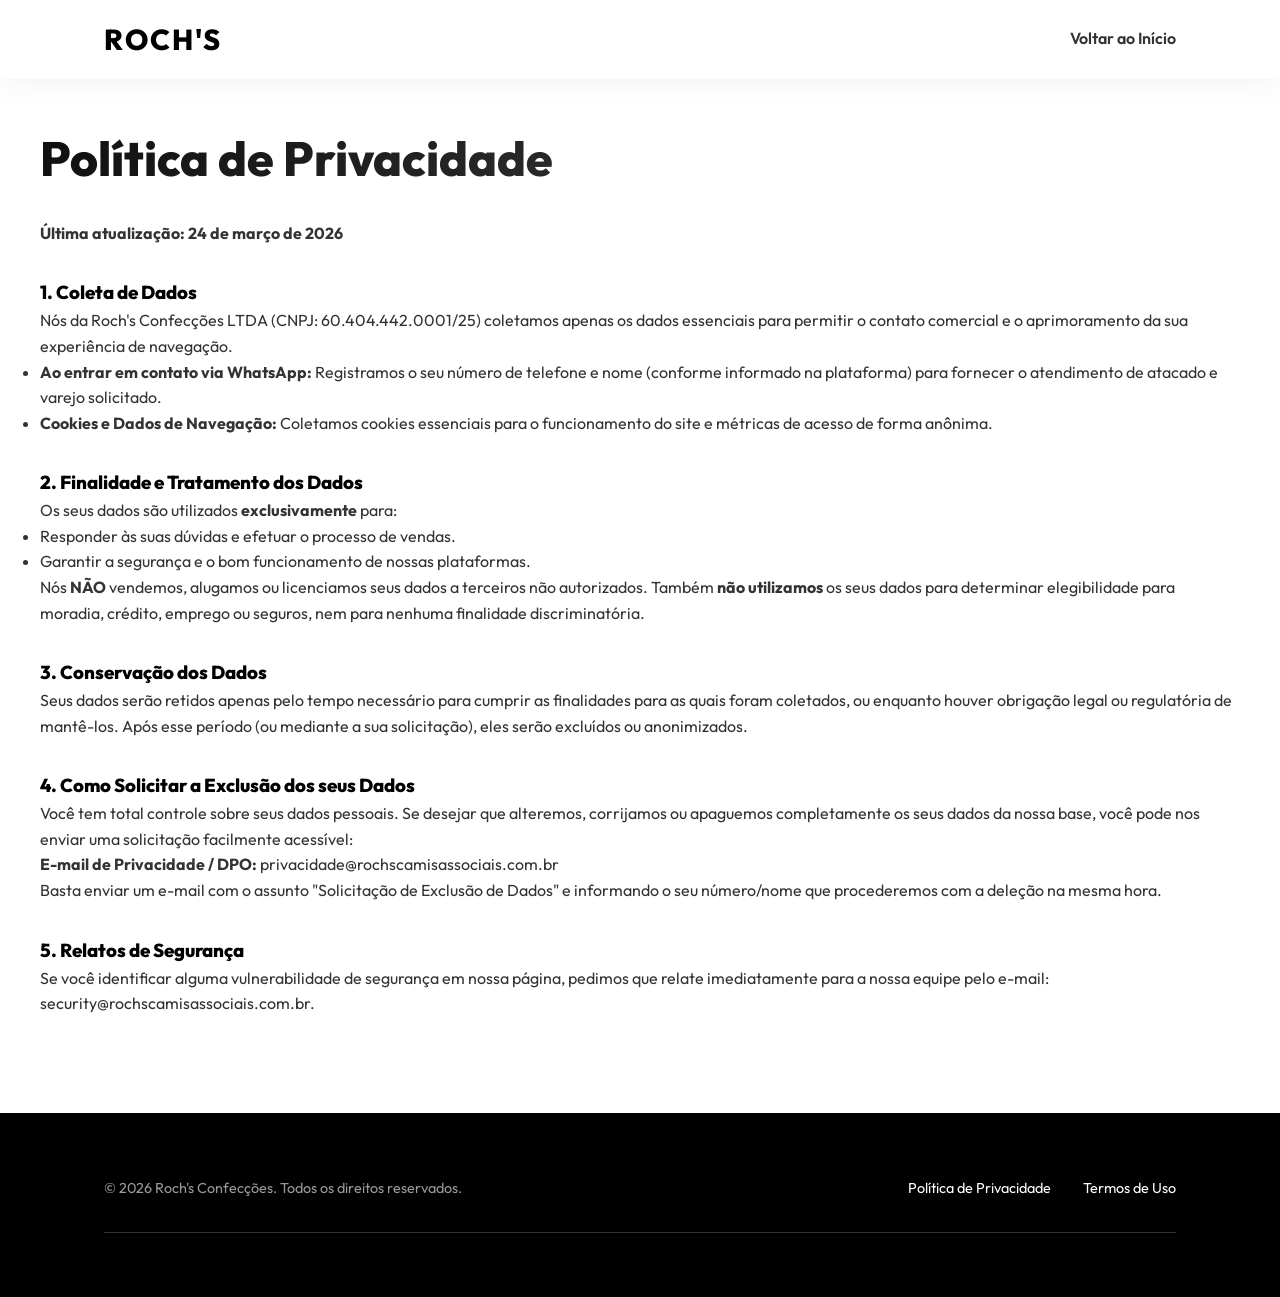
==== privacidade.html @ d3b2bb81 "Initial commit: Rochs Confeccoes Landing Page" ====
<!DOCTYPE html>
<html lang="pt-BR">
<head>
    <meta charset="UTF-8">
    <meta name="viewport" content="width=device-width, initial-scale=1.0">
    <title>Política de Privacidade | Roch's Confecções</title>
    <link href="https://fonts.googleapis.com/css2?family=Outfit:wght@300;400;600;800&display=swap" rel="stylesheet">
    <link rel="stylesheet" href="styles.css">
</head>
<body>
    <nav class="navbar">
        <div class="container nav-content">
            <h1 class="logo"><a href="index.html">ROCH'S</a></h1>
            <button class="mobile-menu-btn" aria-label="Abrir menu">
                <i class="fas fa-bars"></i>
            </button>
            <ul class="nav-links">
                <li><a href="index.html">Voltar ao Início</a></li>
            </ul>
        </div>
    </nav>

    <div class="container section" style="padding-top: 120px;">
        <h2 class="section-title">Política de Privacidade</h2>
        <p><strong>Última atualização: 24 de março de 2026</strong></p>

        <div style="margin-top: 2rem;">
            <h3>1. Coleta de Dados</h3>
            <p>Nós da Roch's Confecções LTDA (CNPJ: 60.404.442.0001/25) coletamos apenas os dados essenciais para permitir o contato comercial e o aprimoramento da sua experiência de navegação.</p>
            <ul>
                <li><strong>Ao entrar em contato via WhatsApp:</strong> Registramos o seu número de telefone e nome (conforme informado na plataforma) para fornecer o atendimento de atacado e varejo solicitado.</li>
                <li><strong>Cookies e Dados de Navegação:</strong> Coletamos cookies essenciais para o funcionamento do site e métricas de acesso de forma anônima.</li>
            </ul>

            <h3 style="margin-top: 2rem;">2. Finalidade e Tratamento dos Dados</h3>
            <p>Os seus dados são utilizados <strong>exclusivamente</strong> para:</p>
            <ul>
                <li>Responder às suas dúvidas e efetuar o processo de vendas.</li>
                <li>Garantir a segurança e o bom funcionamento de nossas plataformas.</li>
            </ul>
            <p>Nós <strong>NÃO</strong> vendemos, alugamos ou licenciamos seus dados a terceiros não autorizados. Também <strong>não utilizamos</strong> os seus dados para determinar elegibilidade para moradia, crédito, emprego ou seguros, nem para nenhuma finalidade discriminatória.</p>

            <h3 style="margin-top: 2rem;">3. Conservação dos Dados</h3>
            <p>Seus dados serão retidos apenas pelo tempo necessário para cumprir as finalidades para as quais foram coletados, ou enquanto houver obrigação legal ou regulatória de mantê-los. Após esse período (ou mediante a sua solicitação), eles serão excluídos ou anonimizados.</p>

            <h3 style="margin-top: 2rem;">4. Como Solicitar a Exclusão dos seus Dados</h3>
            <p>Você tem total controle sobre seus dados pessoais. Se desejar que alteremos, corrijamos ou apaguemos completamente os seus dados da nossa base, você pode nos enviar uma solicitação facilmente acessível:</p>
            <p><strong>E-mail de Privacidade / DPO:</strong> <a href="mailto:privacidade@rochscamisassociais.com.br">privacidade@rochscamisassociais.com.br</a></p>
            <p>Basta enviar um e-mail com o assunto "Solicitação de Exclusão de Dados" e informando o seu número/nome que procederemos com a deleção na mesma hora.</p>

            <h3 style="margin-top: 2rem;">5. Relatos de Segurança</h3>
            <p>Se você identificar alguma vulnerabilidade de segurança em nossa página, pedimos que relate imediatamente para a nossa equipe pelo e-mail: <a href="mailto:security@rochscamisassociais.com.br">security@rochscamisassociais.com.br</a>.</p>
        </div>
    </div>

    <!-- Footer - META COMPLIANT -->
    <footer class="footer mt-5">
        <div class="container">
            <div class="footer-legal">
                <p>&copy; 2026 Roch's Confecções. Todos os direitos reservados.</p>
                <div class="legal-links">
                    <a href="privacidade.html">Política de Privacidade</a>
                    <a href="termos.html">Termos de Uso</a>
                </div>
            </div>
        </div>
    </footer>
</body>
</html>
---- styles.css ----
:root {
    --primary-color: #000000;
    --secondary-color: #ffffff;
    --accent-color: #1a1a1a;
    --text-color: #333333;
    --light-gray: #f9f9f9;
    --border-color: #eaeaea;
    --gold-accent: linear-gradient(135deg, #d4af37 0%, #ffdf00 100%);
    --dark-gradient: linear-gradient(135deg, #0f0f0f 0%, #2a2a2a 100%);
    --transition: all 0.4s cubic-bezier(0.25, 0.8, 0.25, 1);
}

* {
    margin: 0;
    padding: 0;
    box-sizing: border-box;
}

body {
    font-family: 'Outfit', sans-serif;
    color: var(--text-color);
    line-height: 1.6;
    background-color: var(--secondary-color);
    overflow-x: hidden;
    width: 100%;
    max-width: 100vw;
}

html {
    overflow-x: hidden;
    width: 100%;
    max-width: 100vw;
}

a {
    text-decoration: none;
    color: inherit;
}

.container {
    width: 100%;
    max-width: 1200px;
    margin: 0 auto;
    padding: 0 5%;
}

.text-center { text-align: center; }
.bg-light { background-color: var(--light-gray); }

/* Typography */
h1, h2, h3, h4 { font-weight: 800; color: var(--primary-color); }

.section-title {
    font-size: 3rem;
    margin-bottom: 1.5rem;
    position: relative;
    display: inline-block;
    background: var(--dark-gradient);
    -webkit-background-clip: text;
    background-clip: text;
    -webkit-text-fill-color: transparent;
}

.section-subtitle {
    font-size: 1.1rem;
    color: #666;
    margin-bottom: 3rem;
}

/* Navbar */
.navbar {
    position: fixed;
    top: 0;
    width: 100%;
    background: rgba(255, 255, 255, 0.75);
    backdrop-filter: blur(20px);
    -webkit-backdrop-filter: blur(20px);
    z-index: 1000;
    box-shadow: 0 4px 30px rgba(0, 0, 0, 0.05);
    border-bottom: 1px solid rgba(255, 255, 255, 0.3);
    padding: 1rem 0;
    transition: var(--transition);
}

.nav-content {
    display: flex;
    justify-content: space-between;
    align-items: center;
}

.logo {
    font-size: 1.8rem;
    letter-spacing: 2px;
}

.mobile-menu-btn {
    display: none;
    background: none;
    border: none;
    font-size: 1.8rem;
    color: var(--primary-color);
    cursor: pointer;
}

.nav-links {
    list-style: none;
    display: flex;
    align-items: center;
    gap: 2rem;
}

.nav-links a:not(.btn-primary) {
    font-weight: 600;
    position: relative;
}

.nav-links a:not(.btn-primary)::after {
    content: '';
    position: absolute;
    width: 0;
    height: 2px;
    bottom: -5px;
    left: 0;
    background-color: var(--primary-color);
    transition: var(--transition);
}

.nav-links a:not(.btn-primary):hover::after {
    width: 100%;
}

/* Buttons */
.btn-primary {
    background-color: var(--primary-color);
    color: var(--secondary-color);
    padding: 0.8rem 1.5rem;
    border-radius: 4px;
    font-weight: 600;
    transition: var(--transition);
    border: 2px solid var(--primary-color);
    display: inline-block;
}

.btn-primary:hover {
    background-color: var(--secondary-color);
    color: var(--primary-color);
}

.btn-large {
    background-color: var(--secondary-color);
    color: var(--primary-color);
    padding: 1rem 2rem;
    border-radius: 30px;
    font-size: 1.1rem;
    font-weight: 800;
    display: inline-flex;
    align-items: center;
    gap: 10px;
    margin-top: 2rem;
    transition: var(--transition);
    border: 2px solid transparent;
}

.btn-large:hover {
    transform: translateY(-3px);
    box-shadow: 0 10px 20px rgba(0,0,0,0.2);
}

/* Hero Section */
.hero {
    height: 100vh;
    min-height: 700px;
    background: url('assets/hero-bg.png') center/cover no-repeat;
    display: flex;
    align-items: center;
    position: relative;
    color: var(--secondary-color);
    text-align: center;
    overflow: hidden;
}

.hero::before {
    content: '';
    position: absolute;
    top: -50%;
    left: -50%;
    width: 200%;
    height: 200%;
    background: radial-gradient(circle, rgba(255,255,255,0.05) 0%, transparent 60%);
    animation: rotate 30s linear infinite;
}

@keyframes rotate {
    0% { transform: rotate(0deg); }
    100% { transform: rotate(360deg); }
}

.hero-overlay {
    position: absolute;
    top: 0;
    left: 0;
    width: 100%;
    height: 100%;
    background: rgba(0,0,0,0.6);
}

.hero-content {
    position: relative;
    z-index: 2;
    padding-top: 80px; 
}

.hero-title {
    font-size: 5rem;
    color: var(--secondary-color);
    margin-bottom: 1rem;
    line-height: 1.1;
    animation: fadeInUp 1.2s cubic-bezier(0.2, 0.8, 0.2, 1);
}

.hero-title span {
    background: var(--gold-accent);
    -webkit-background-clip: text;
    background-clip: text;
    -webkit-text-fill-color: transparent;
    -webkit-text-stroke: 0;
}

.hero-subtitle {
    font-size: 1.3rem;
    font-weight: 300;
    opacity: 0.9;
    max-width: 600px;
    margin: 0 auto;
    animation: fadeInUp 1s ease 0.2s;
    animation-fill-mode: both;
}

/* Sections General */
.section {
    padding: 6rem 0;
}

/* About Grid */
.about-grid {
    display: grid;
    grid-template-columns: 1fr 1fr;
    gap: 4rem;
    align-items: center;
}

.stats {
    display: flex;
    gap: 3rem;
    margin-top: 3rem;
}

.stat-num {
    display: block;
    font-size: 3rem;
    font-weight: 800;
    color: var(--primary-color);
    line-height: 1;
}

.stat-label {
    font-size: 0.9rem;
    text-transform: uppercase;
    letter-spacing: 1px;
    color: #666;
}

.placeholder-box {
    background: url('assets/about-us.png') center/cover no-repeat;
    color: #fff;
    height: 400px;
    border-radius: 20px;
    display: flex;
    flex-direction: column;
    align-items: center;
    justify-content: flex-end;
    padding-bottom: 2rem;
    font-size: 1.5rem;
    gap: 1rem;
    box-shadow: 0 20px 40px rgba(0,0,0,0.3);
    transition: var(--transition);
}

.placeholder-box:hover {
    transform: scale(1.02);
}

.placeholder-box i { font-size: 3rem; text-shadow: 0 4px 15px rgba(0,0,0,0.8); }
.placeholder-box span { background: rgba(0,0,0,0.6); padding: 5px 20px; border-radius: 30px; backdrop-filter: blur(5px); font-size: 1.2rem; }

/* Products Grid */
.products-grid {
    display: grid;
    grid-template-columns: repeat(auto-fit, minmax(250px, 1fr));
    gap: 2.5rem;
    margin-top: 4rem;
}

.product-card {
    background: rgba(255, 255, 255, 0.8);
    backdrop-filter: blur(10px);
    padding: 3.5rem 2rem;
    border-radius: 20px;
    box-shadow: 0 10px 30px rgba(0,0,0,0.03);
    text-align: center;
    transition: var(--transition);
    border: 1px solid rgba(0,0,0,0.05);
    position: relative;
    overflow: hidden;
}

.product-card::before {
    content: '';
    position: absolute;
    top: 0;
    left: 0;
    width: 100%;
    height: 4px;
    background: var(--dark-gradient);
    transform: scaleX(0);
    transition: transform 0.4s ease;
    transform-origin: left;
}

.product-card:hover::before {
    transform: scaleX(1);
}

.product-card:hover {
    transform: translateY(-15px);
    box-shadow: 0 20px 40px rgba(0,0,0,0.12);
    border-color: rgba(0,0,0,0.1);
}

.product-icon {
    font-size: 3rem;
    color: var(--primary-color);
    margin-bottom: 1.5rem;
}

/* Contact Details */
.contact-links {
    margin-top: 2rem;
    display: flex;
    justify-content: center;
    gap: 2rem;
}

.contact-links a {
    display: flex;
    align-items: center;
    gap: 10px;
    font-weight: 600;
    transition: var(--transition);
}

.contact-links a:hover {
    color: #555;
}

/* Footer (META Compliant) */
.footer {
    background-color: var(--primary-color);
    color: #999;
    padding: 4rem 0 2rem;
    font-size: 0.9rem;
}

.footer-legal {
    display: flex;
    justify-content: space-between;
    align-items: center;
    border-bottom: 1px solid #333;
    padding-bottom: 2rem;
    margin-bottom: 2rem;
    flex-wrap: wrap;
    gap: 1rem;
}

.legal-links {
    display: flex;
    gap: 2rem;
}

.legal-links a {
    color: #fff;
    transition: var(--transition);
}

.legal-links a:hover {
    text-decoration: underline;
}

.footer-security {
    display: flex;
    flex-direction: column;
    gap: 0.5rem;
}

.footer-security a {
    color: #fff;
    text-decoration: underline;
}

/* Floating WhatsApp */
.float-whatsapp {
    position: fixed;
    width: 60px;
    height: 60px;
    bottom: 30px;
    right: 30px;
    background-color: #25d366;
    color: #FFF;
    border-radius: 50px;
    text-align: center;
    font-size: 35px;
    box-shadow: 2px 2px 10px rgba(0,0,0,0.2);
    z-index: 100;
    display: flex;
    align-items: center;
    justify-content: center;
    transition: var(--transition);
}

.float-whatsapp:hover {
    background-color: #1ebe57;
    transform: scale(1.1);
}

/* Cookie Banner */
.cookie-banner {
    position: fixed;
    bottom: 0;
    left: 0;
    width: 100%;
    background: var(--primary-color);
    color: var(--secondary-color);
    padding: 1.5rem 0;
    z-index: 9999;
    transform: translateY(100%);
    transition: transform 0.5s ease;
    box-shadow: 0 -5px 20px rgba(0,0,0,0.3);
}

.cookie-banner.show {
    transform: translateY(0);
}

.cookie-content {
    display: flex;
    justify-content: space-between;
    align-items: center;
    gap: 2rem;
}

.cookie-content p {
    font-size: 0.9rem;
    opacity: 0.9;
}

.cookie-content a {
    text-decoration: underline;
    font-weight: 600;
}

/* Animations */
@keyframes fadeInUp {
    from { opacity: 0; transform: translateY(30px); }
    to { opacity: 1; transform: translateY(0); }
}

.pulse-animation {
    animation: pulse 2s infinite;
}

@keyframes pulse {
    0% { box-shadow: 0 0 0 0 rgba(255, 255, 255, 0.4); }
    70% { box-shadow: 0 0 0 15px rgba(255, 255, 255, 0); }
    100% { box-shadow: 0 0 0 0 rgba(255, 255, 255, 0); }
}

.float-whatsapp.pulse-animation {
    animation: pulse-green 2s infinite;
}

@keyframes pulse-green {
    0% { box-shadow: 0 0 0 0 rgba(37, 211, 102, 0.5); }
    70% { box-shadow: 0 0 0 15px rgba(37, 211, 102, 0); }
    100% { box-shadow: 0 0 0 0 rgba(37, 211, 102, 0); }
}

/* Reveal Animations using Intersection Observer */
.reveal {
    opacity: 0;
    transform: translateY(40px);
    transition: all 0.8s cubic-bezier(0.2, 0.8, 0.2, 1);
}

.reveal.active {
    opacity: 1;
    transform: translateY(0);
}

/* Responsive */
@media (max-width: 992px) {
    .hero-title { font-size: 3.5rem; }
    .about-grid { gap: 3rem; }
    .section-title { font-size: 2.2rem; }
}

@media (max-width: 768px) {
    .nav-content {
        flex-direction: row;
        justify-content: space-between;
        align-items: center;
    }
    
    .mobile-menu-btn {
        display: block;
    }
    
    .nav-links { 
        position: absolute;
        top: 100%;
        left: 0;
        width: 100%;
        background: rgba(255, 255, 255, 0.98);
        flex-direction: column;
        align-items: center;
        padding: 2rem 0;
        box-shadow: 0 10px 20px rgba(0,0,0,0.1);
        transform: translateY(-150%);
        opacity: 0;
        visibility: hidden;
        border-top: 1px solid var(--border-color);
        transition: all 0.4s ease;
        gap: 1.5rem;
    }
    
    .nav-links.active {
        transform: translateY(0);
        opacity: 1;
        visibility: visible;
    }
    
    .hero-title { font-size: 2.5rem; }
    .hero-subtitle { font-size: 1.1rem; padding: 0 1rem; }
    .btn-large { padding: 0.8rem 1.5rem; font-size: 1rem; }
    
    .about-grid { grid-template-columns: 1fr; gap: 2.5rem; }
    .placeholder-box { height: 300px; }
    
    .footer-legal, .cookie-content { flex-direction: column; text-align: center; gap: 1.5rem; word-break: break-word; }
    .legal-links { flex-wrap: wrap; justify-content: center; }
    
    .contact-links { flex-direction: column; align-items: center; }
    .contact-links a { word-break: break-all; font-size: 0.9rem; }
    
    .section { padding: 4rem 0; }
    .products-grid { grid-template-columns: 1fr; }
}

@media (max-width: 480px) {
    .logo { font-size: 1.5rem; }
    .stat-num { font-size: 2.5rem; }
    .hero { min-height: 500px; }
    .float-whatsapp { width: 50px; height: 50px; font-size: 28px; bottom: 20px; right: 20px; }
}
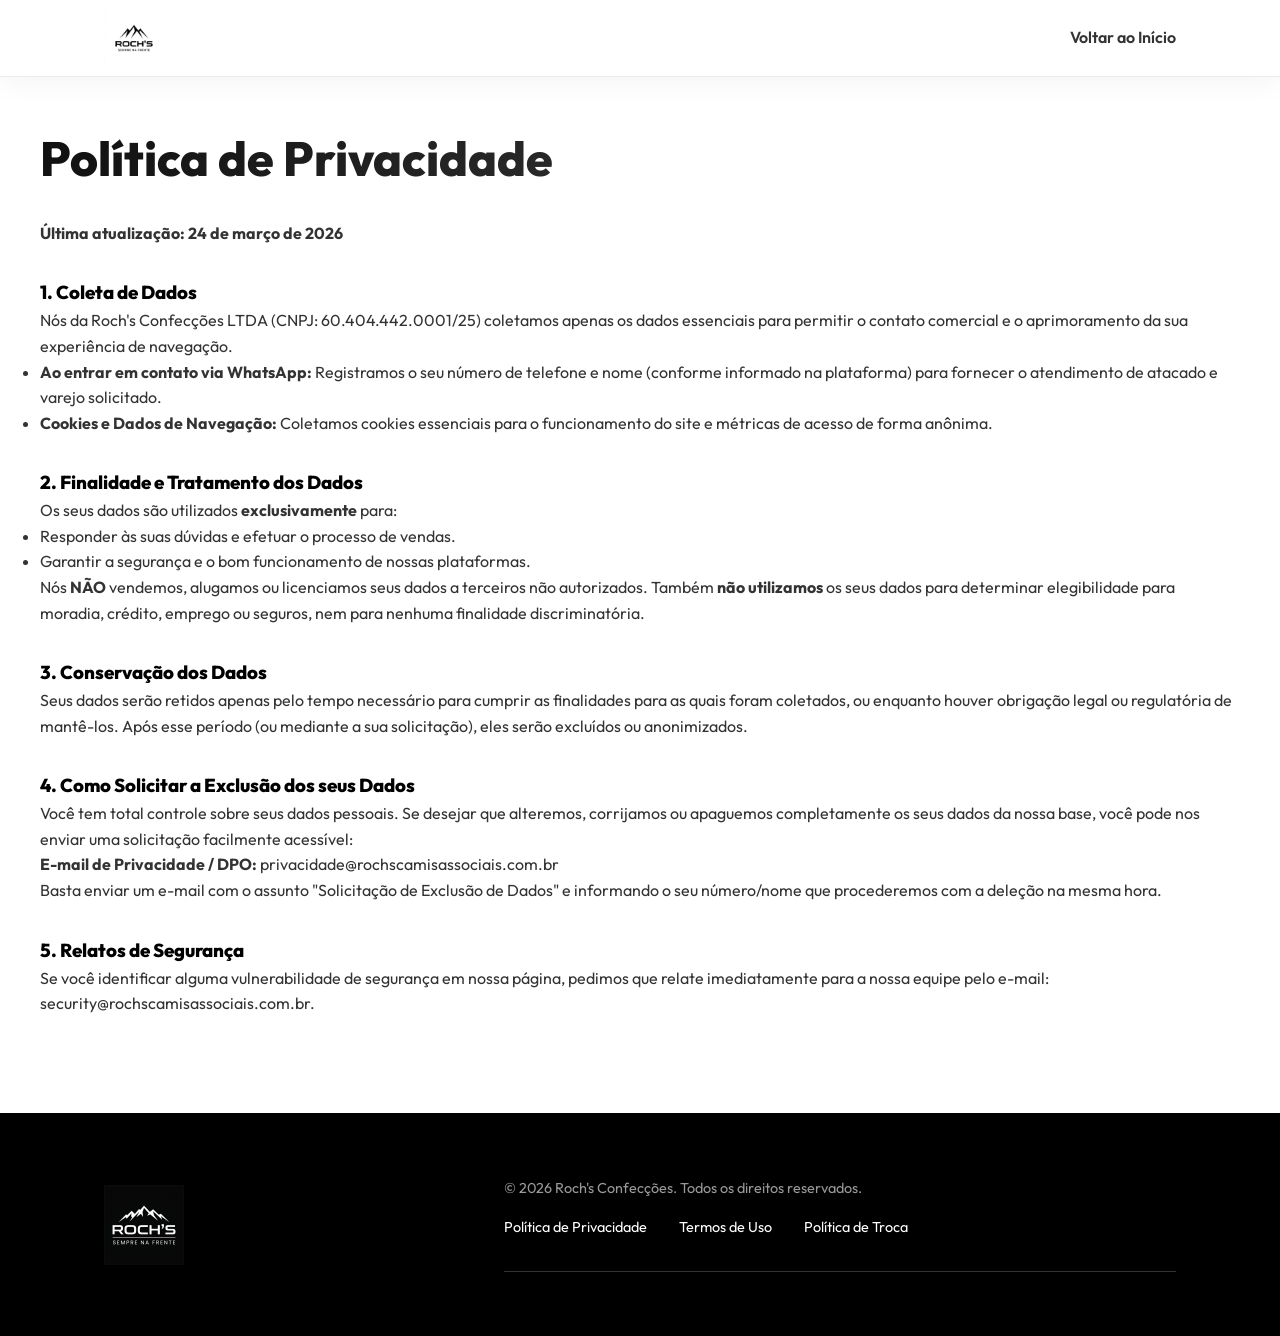
==== commit 910ebb44: "Feat: expansão de conteúdo, branding (logo/favicon) e prova social. Melhorias na conformidade com po" ====
--- a/privacidade.html
+++ b/privacidade.html
@@ -6,11 +6,17 @@
     <title>Política de Privacidade | Roch's Confecções</title>
     <link href="https://fonts.googleapis.com/css2?family=Outfit:wght@300;400;600;800&display=swap" rel="stylesheet">
     <link rel="stylesheet" href="styles.css">
+    <link rel="icon" type="image/png" href="assets/logo.png">
+    <link rel="stylesheet" href="https://cdnjs.cloudflare.com/ajax/libs/font-awesome/6.4.0/css/all.min.css">
 </head>
 <body>
     <nav class="navbar">
         <div class="container nav-content">
-            <h1 class="logo"><a href="index.html">ROCH'S</a></h1>
+            <div class="logo">
+                <a href="index.html">
+                    <img src="assets/logo.png" alt="Roch's Logo" class="nav-logo">
+                </a>
+            </div>
             <button class="mobile-menu-btn" aria-label="Abrir menu">
                 <i class="fas fa-bars"></i>
             </button>
@@ -56,11 +62,19 @@
     <!-- Footer - META COMPLIANT -->
     <footer class="footer mt-5">
         <div class="container">
-            <div class="footer-legal">
-                <p>&copy; 2026 Roch's Confecções. Todos os direitos reservados.</p>
-                <div class="legal-links">
-                    <a href="privacidade.html">Política de Privacidade</a>
-                    <a href="termos.html">Termos de Uso</a>
+            <div class="footer-grid">
+                <div class="footer-brand">
+                    <img src="assets/logo-dark.png" alt="Roch's Logo" class="footer-logo">
+                </div>
+                <div class="footer-content">
+                    <div class="footer-legal">
+                        <p>&copy; 2026 Roch's Confecções. Todos os direitos reservados.</p>
+                        <div class="legal-links">
+                            <a href="privacidade.html">Política de Privacidade</a>
+                            <a href="termos.html">Termos de Uso</a>
+                            <a href="trocas.html">Política de Troca</a>
+                        </div>
+                    </div>
                 </div>
             </div>
         </div>
--- a/styles.css
+++ b/styles.css
@@ -8,6 +8,84 @@
     --gold-accent: linear-gradient(135deg, #d4af37 0%, #ffdf00 100%);
     --dark-gradient: linear-gradient(135deg, #0f0f0f 0%, #2a2a2a 100%);
     --transition: all 0.4s cubic-bezier(0.25, 0.8, 0.25, 1);
+    --gold: #d4af37;
+}
+
+/* Branding */
+.nav-logo {
+    height: 60px;
+    width: auto;
+    display: block;
+}
+
+.footer-logo {
+    height: 80px;
+    width: auto;
+    margin-bottom: 1.5rem;
+}
+
+.footer-grid {
+    display: grid;
+    grid-template-columns: 1fr 2fr;
+    gap: 4rem;
+    align-items: center;
+}
+
+/* Testimonials */
+.testimonials-grid {
+    display: grid;
+    grid-template-columns: repeat(3, 1fr);
+    gap: 2.5rem;
+    margin-top: 3rem;
+}
+
+.testimonial-card {
+    background: #fff;
+    padding: 3rem;
+    border-radius: 30px;
+    box-shadow: 0 15px 40px rgba(0,0,0,0.05);
+    border: 1px solid var(--border-color);
+    transition: var(--transition);
+}
+
+.testimonial-card:hover { transform: translateY(-10px); }
+
+.stars {
+    color: var(--gold);
+    margin-bottom: 1.5rem;
+    font-size: 1rem;
+}
+
+.testimonial-card p {
+    font-style: italic;
+    color: #555;
+    font-size: 1.1rem;
+    margin-bottom: 2rem;
+    line-height: 1.8;
+}
+
+.customer-info {
+    display: flex;
+    align-items: center;
+    gap: 1rem;
+}
+
+.customer-info img {
+    width: 60px;
+    height: 60px;
+    border-radius: 50%;
+    object-fit: cover;
+    border: 2px solid var(--border-color);
+}
+
+.customer-info h5 {
+    font-size: 1.1rem;
+    margin: 0;
+}
+
+.customer-info span {
+    font-size: 0.85rem;
+    color: #888;
 }
 
 * {
@@ -72,13 +150,11 @@
     position: fixed;
     top: 0;
     width: 100%;
-    background: rgba(255, 255, 255, 0.75);
-    backdrop-filter: blur(20px);
-    -webkit-backdrop-filter: blur(20px);
+    background: #ffffff; /* Combinando com o fundo da logo */
     z-index: 1000;
     box-shadow: 0 4px 30px rgba(0, 0, 0, 0.05);
-    border-bottom: 1px solid rgba(255, 255, 255, 0.3);
-    padding: 1rem 0;
+    border-bottom: 1px solid var(--border-color);
+    padding: 0.5rem 0;
     transition: var(--transition);
 }
 
@@ -571,3 +647,149 @@
     .hero { min-height: 500px; }
     .float-whatsapp { width: 50px; height: 50px; font-size: 28px; bottom: 20px; right: 20px; }
 }
+
+/* New Sections Styles */
+.fabrics-grid {
+    display: grid;
+    grid-template-columns: 1fr 1fr;
+    gap: 3rem;
+    margin-top: 3rem;
+}
+
+.fabric-item {
+    background: #fff;
+    padding: 2.5rem;
+    border-radius: 20px;
+    box-shadow: 0 10px 40px rgba(0,0,0,0.05);
+    border: 1px solid var(--border-color);
+}
+
+.fabric-item h4 {
+    font-size: 1.8rem;
+    margin-bottom: 2rem;
+    color: var(--primary-color);
+    border-bottom: 2px solid var(--primary-color);
+    display: inline-block;
+}
+
+.fabric-info h5 {
+    font-size: 1.2rem;
+    margin: 1.5rem 0 0.5rem;
+    color: var(--primary-color);
+}
+
+.fabric-info p {
+    color: #666;
+    font-size: 0.95rem;
+}
+
+.grade-grid {
+    display: grid;
+    grid-template-columns: 1fr 1fr;
+    gap: 2.5rem;
+    margin-top: 3rem;
+}
+
+.grade-card {
+    background: #fff;
+    padding: 3rem;
+    border-radius: 25px;
+    box-shadow: 0 15px 50px rgba(0,0,0,0.08);
+    transition: var(--transition);
+}
+
+.grade-card:hover { transform: translateY(-10px); }
+
+.grade-header {
+    display: flex;
+    align-items: center;
+    gap: 1rem;
+    margin-bottom: 1.5rem;
+}
+
+.grade-header i { font-size: 2rem; color: var(--primary-color); }
+
+.grade-card ul {
+    list-style: none;
+    margin-top: 1.5rem;
+}
+
+.grade-card ul li {
+    padding: 0.5rem 0;
+    border-bottom: 1px solid #eee;
+    font-size: 0.95rem;
+}
+
+.size-specs {
+    background: var(--light-gray);
+    padding: 1.5rem;
+    border-radius: 15px;
+    margin: 1.5rem 0;
+}
+
+.size-specs p { font-weight: 600; font-size: 0.9rem; }
+
+.logistics-grid {
+    display: grid;
+    grid-template-columns: repeat(3, 1fr);
+    gap: 2rem;
+    margin-top: 3rem;
+}
+
+.log-item {
+    padding: 2.5rem;
+    background: #fff;
+    border-radius: 20px;
+    box-shadow: 0 5px 20px rgba(0,0,0,0.03);
+}
+
+.log-item i { font-size: 3rem; margin-bottom: 1.5rem; color: var(--primary-color); }
+
+.policy-content {
+    max-width: 900px;
+    margin: 0 auto;
+    background: #fff;
+    padding: 3rem;
+    border-radius: 30px;
+    box-shadow: 0 20px 60px rgba(0,0,0,0.05);
+}
+
+.policy-grid {
+    display: grid;
+    grid-template-columns: 1fr 1fr;
+    gap: 3rem;
+    margin-top: 2.5rem;
+}
+
+.policy-box h5 {
+    font-size: 1.3rem;
+    margin-bottom: 1.5rem;
+    color: var(--primary-color);
+}
+
+.policy-box ul { list-style: none; }
+.policy-box ul li {
+    margin-bottom: 0.8rem;
+    font-size: 0.9rem;
+    padding-left: 1.5rem;
+    position: relative;
+}
+
+.policy-box ul li::before {
+    content: '\f00c';
+    font-family: 'Font Awesome 6 Free';
+    font-weight: 900;
+    position: absolute;
+    left: 0;
+    color: var(--primary-color);
+}
+
+@media (max-width: 992px) {
+    .fabrics-grid, .grade-grid, .policy-grid { grid-template-columns: 1fr; }
+    .logistics-grid { grid-template-columns: repeat(2, 1fr); }
+}
+
+@media (max-width: 768px) {
+    .logistics-grid { grid-template-columns: 1fr; }
+    .policy-content { padding: 2rem; }
+}
